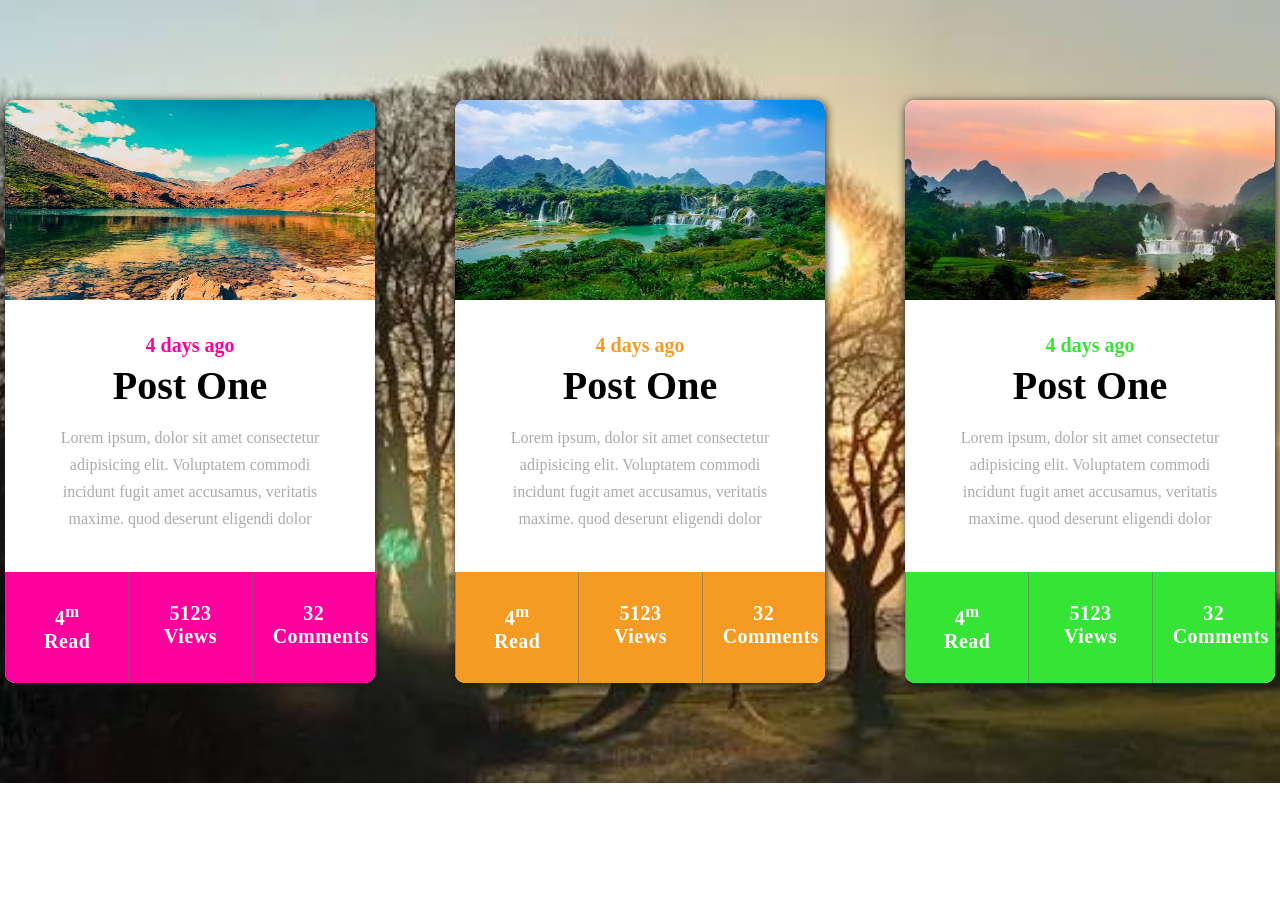
==== index.html @ 69c40ad2 "new" ====
<!DOCTYPE html>
<html lang="en">
<head>
    <meta charset="UTF-8">
    <meta name="viewport" content="width=device-width, initial-scale=1.0">
    <title>Card</title>
    <link rel="stylesheet" href="./css/style.css">
</head>
<body>
    <section>
        <div class="cards">
        
        <div class="card pink">
           <img src="./images/left.jpg" alt="">
            <div class="card_details">
                <div class="header">
                    <span>4 days ago</span>
                    <h3>Post One</h3>
                    <p>Lorem ipsum, dolor sit amet consectetur adipisicing elit. Voluptatem commodi incidunt fugit amet accusamus, veritatis maxime. quod deserunt eligendi dolor</p>
                </div>
                <div class="card_footer">
                    <div class="info">
                        <h4>4<sup>m</sup></h4>
                        <p>Read</p>
                    </div>
                    <div class="info">
                        <h4>5123</h4>
                        <p>Views</p>
                    </div>
                    <div class="info center">
                        <h4>32</h4>
                        <p>Comments</p>
                    </div>
                </div>

            </div>
        </div>
         <div class="card orange">
            <img src="./images/middle.jpg" alt="">
            <div class="card_details">
                <div class="header">
                    <span>4 days ago</span>
                    <h3>Post One</h3>
                    <p>Lorem ipsum, dolor sit amet consectetur adipisicing elit. Voluptatem commodi incidunt fugit amet accusamus, veritatis maxime. quod deserunt eligendi dolor</p>
                </div>
                <div class="card_footer">
                    <div class="info">
                        <h4>4<sup>m</sup></h4>
                        <p>Read</p>
                    </div>
                    <div class="info">
                        <h4>5123</h4>
                        <p>Views</p>
                    </div>
                    <div class="info">
                        <h4>32</h4>
                        <p>Comments</p>
                    </div>
                </div>

            </div>
        </div>
         <div class="card green">
              <img src="./images/right.jpg" alt="">
            <div class="card_details">
                <div class="header">
                    <span>4 days ago</span>
                    <h3>Post One</h3>
                    <p>Lorem ipsum, dolor sit amet consectetur adipisicing elit. Voluptatem commodi incidunt fugit amet accusamus, veritatis maxime. quod deserunt eligendi dolor</p>
                </div>
                <div class="card_footer">
                    <div class="info">
                        <h4>4<sup>m</sup></h4>
                        <p>Read</p>
                    </div>
                    <div class="info">
                        <h4>5123</h4>
                        <p>Views</p>
                    </div>
                    <div class="info center">
                        <h4>32</h4>
                        <p>Comments</p>
                    </div>
                </div>

            </div>
        </div>
    </div>
    </section>
</body>
</html>
---- css/style.css ----
*{
    margin: 0;
    padding: 0;
    box-sizing: border-box;
}
section{
    background: url(../images/bg.jpg);
    background-position: center;
    background-size: cover;
    background-repeat: no-repeat;
}
.cards{
    width: 1270px;
    display: flex;
    gap: 30px;
    margin: 0 auto;
    padding: 100px 0;
    justify-content: space-between;
    
}
.card{
    border-radius: 10px;
    overflow: hidden;
    box-shadow: 1px 2px 10px #181818;
    width: 370px;
    background: #ffffff;
}
.card img{
    /* background: url(../images/left.jpg);
    background-position: center;
    background-size: cover; */
    height: 200px;
    width: 100%;
}
.header{
    text-align: center;
    padding: 30px;
}
.header span{
    font-size: 20px;
    font-weight: 600;
    color: rgb(255, 0, 157);
}
.header h3{
    font-size: 40px;
    padding: 5px 0;
}
.header p{
    font-size: 16px;
    padding: 10px;
    line-height: 27px;
    color: #1818185d;
}
.card_footer{
    background-color:  rgb(255, 0, 157);
    display: flex;
    justify-content: space-between;
   
}
.info{
    color: #ffffff;
    font-weight: 700;
    letter-spacing: 0.5px;
    font-size: 20px;
    text-align: center;
    border-left: 1px solid rgba(112, 105, 105, 0.562) ;
    padding: 30px 20px;
    width: 123.333333333px;
}
.orange span{
    color: rgb(245, 154, 35);
}
.orange .card_footer{
    background: rgb(245, 154, 35);
}
.green span{
    color:  rgb(54, 228, 54);
}
.green .card_footer{
    background: rgb(54, 228, 54);
}
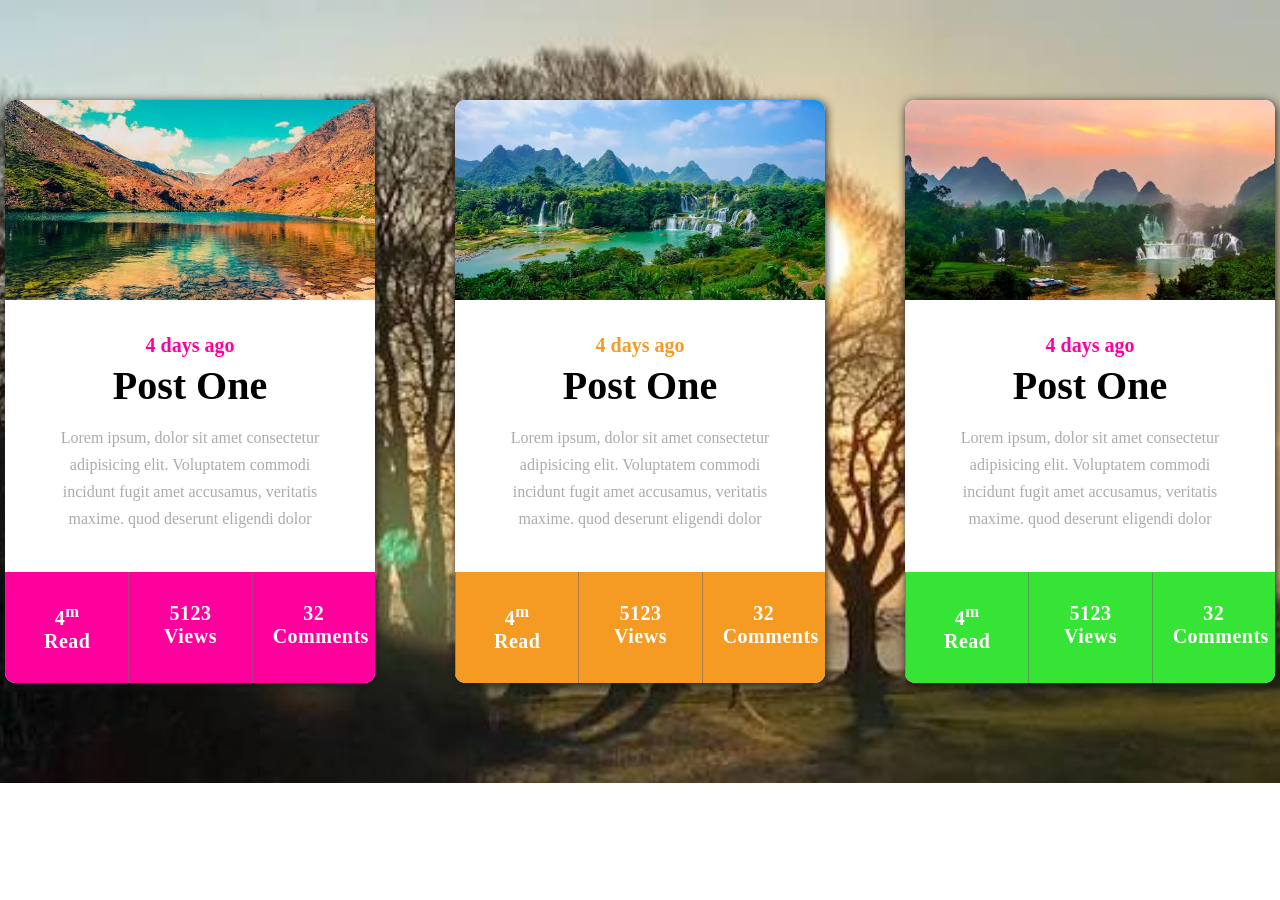
==== commit bc06efc0: "hover" ====
--- a/index.html
+++ b/index.html
@@ -11,7 +11,9 @@
         <div class="cards">
         
         <div class="card pink">
+            <div class="card_img">
            <img src="./images/left.jpg" alt="">
+            </div>
             <div class="card_details">
                 <div class="header">
                     <span>4 days ago</span>
@@ -36,7 +38,10 @@
             </div>
         </div>
          <div class="card orange">
-            <img src="./images/middle.jpg" alt="">
+            <div class="card_img">
+                <img src="./images/middle.jpg" alt="">
+            </div>
+            
             <div class="card_details">
                 <div class="header">
                     <span>4 days ago</span>
@@ -61,7 +66,9 @@
             </div>
         </div>
          <div class="card green">
+            <div class="card_img">
               <img src="./images/right.jpg" alt="">
+            </div>
             <div class="card_details">
                 <div class="header">
                     <span>4 days ago</span>
--- a/css/style.css
+++ b/css/style.css
@@ -24,6 +24,29 @@
     box-shadow: 1px 2px 10px #181818;
     width: 370px;
     background: #ffffff;
+    position: relative;
+    transition: all linear 0.3s;
+}
+.card::after {
+    content: "";
+    position: absolute;
+    bottom: 0;
+    left: 50%;
+    height: 10px;
+    background: teal;
+    width: 0;
+    transform: translateX(-50%);
+    transition: width 0.3s linear;
+}
+.card:hover::after {
+    width: 100%;
+}
+.card:hover{
+    transform: translateY(-10px);
+}
+.card_img {
+    overflow: hidden;
+    width: 100;
 }
 .card img{
     /* background: url(../images/left.jpg);
@@ -31,6 +54,11 @@
     background-size: cover; */
     height: 200px;
     width: 100%;
+    transition: transform linear 0.3s;
+    object-fit: cover;
+}
+.card img:hover{
+    transform: scale(1.1);
 }
 .header{
     text-align: center;
@@ -74,7 +102,7 @@
     background: rgb(245, 154, 35);
 }
 .green span{
-    color:  rgb(54, 228, 54);
+    color:  rgb(54, 228, 54)git remot;
 }
 .green .card_footer{
     background: rgb(54, 228, 54);
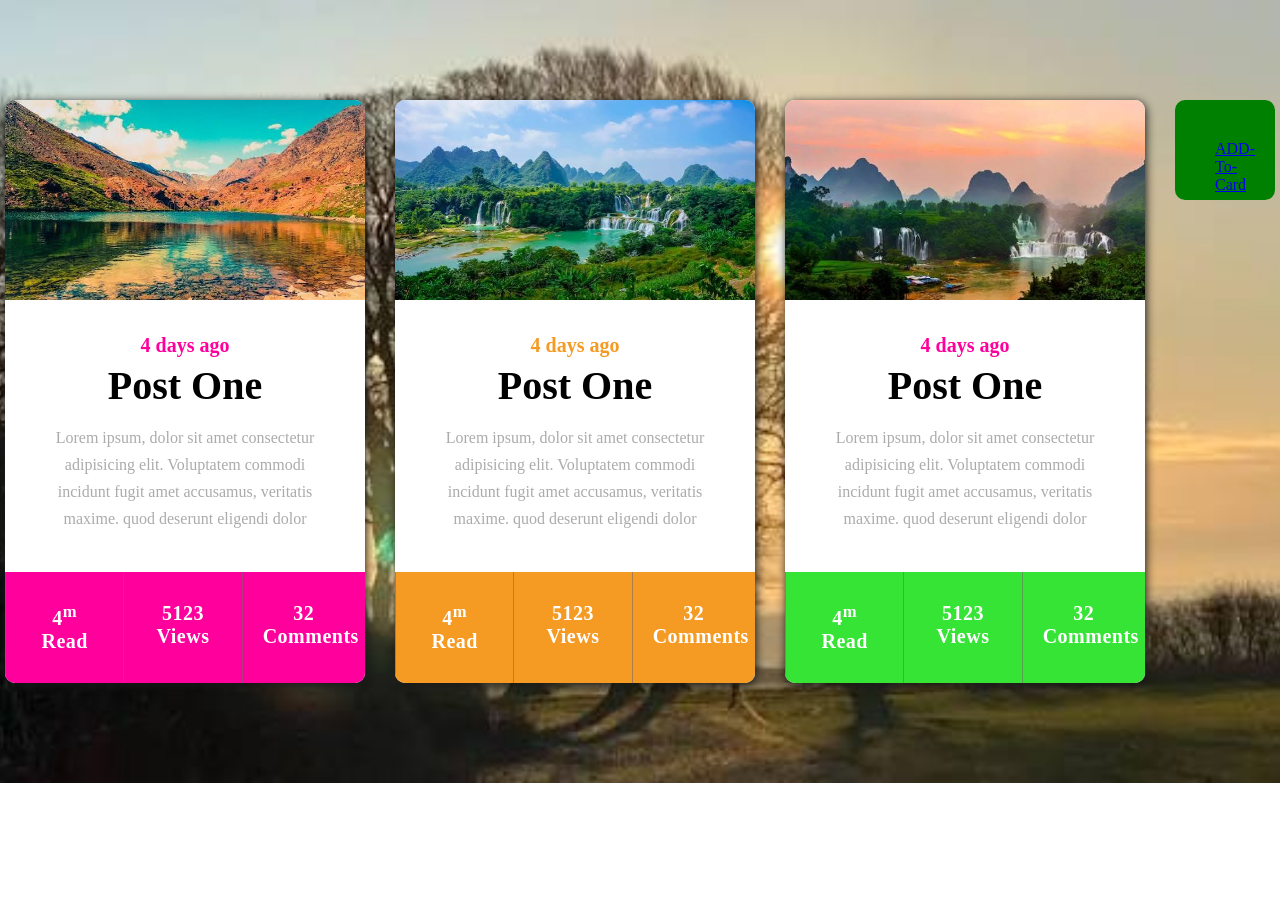
==== commit bd6e4dc7: "update add to card" ====
--- a/index.html
+++ b/index.html
@@ -92,7 +92,9 @@
 
             </div>
         </div>
+        <a href="./add_to_card.html">ADD-To-Card</a>
     </div>
+     
     </section>
 </body>
 </html>
--- a/css/style.css
+++ b/css/style.css
@@ -106,4 +106,13 @@
 }
 .green .card_footer{
     background: rgb(54, 228, 54);
+}
+a{
+    width: 100px;
+    height: 100px;
+    padding: 40px;
+    background-color: green;
+    border-radius: 10px;
+    margin: 0 auto;
+    justify-items: center;
 }
